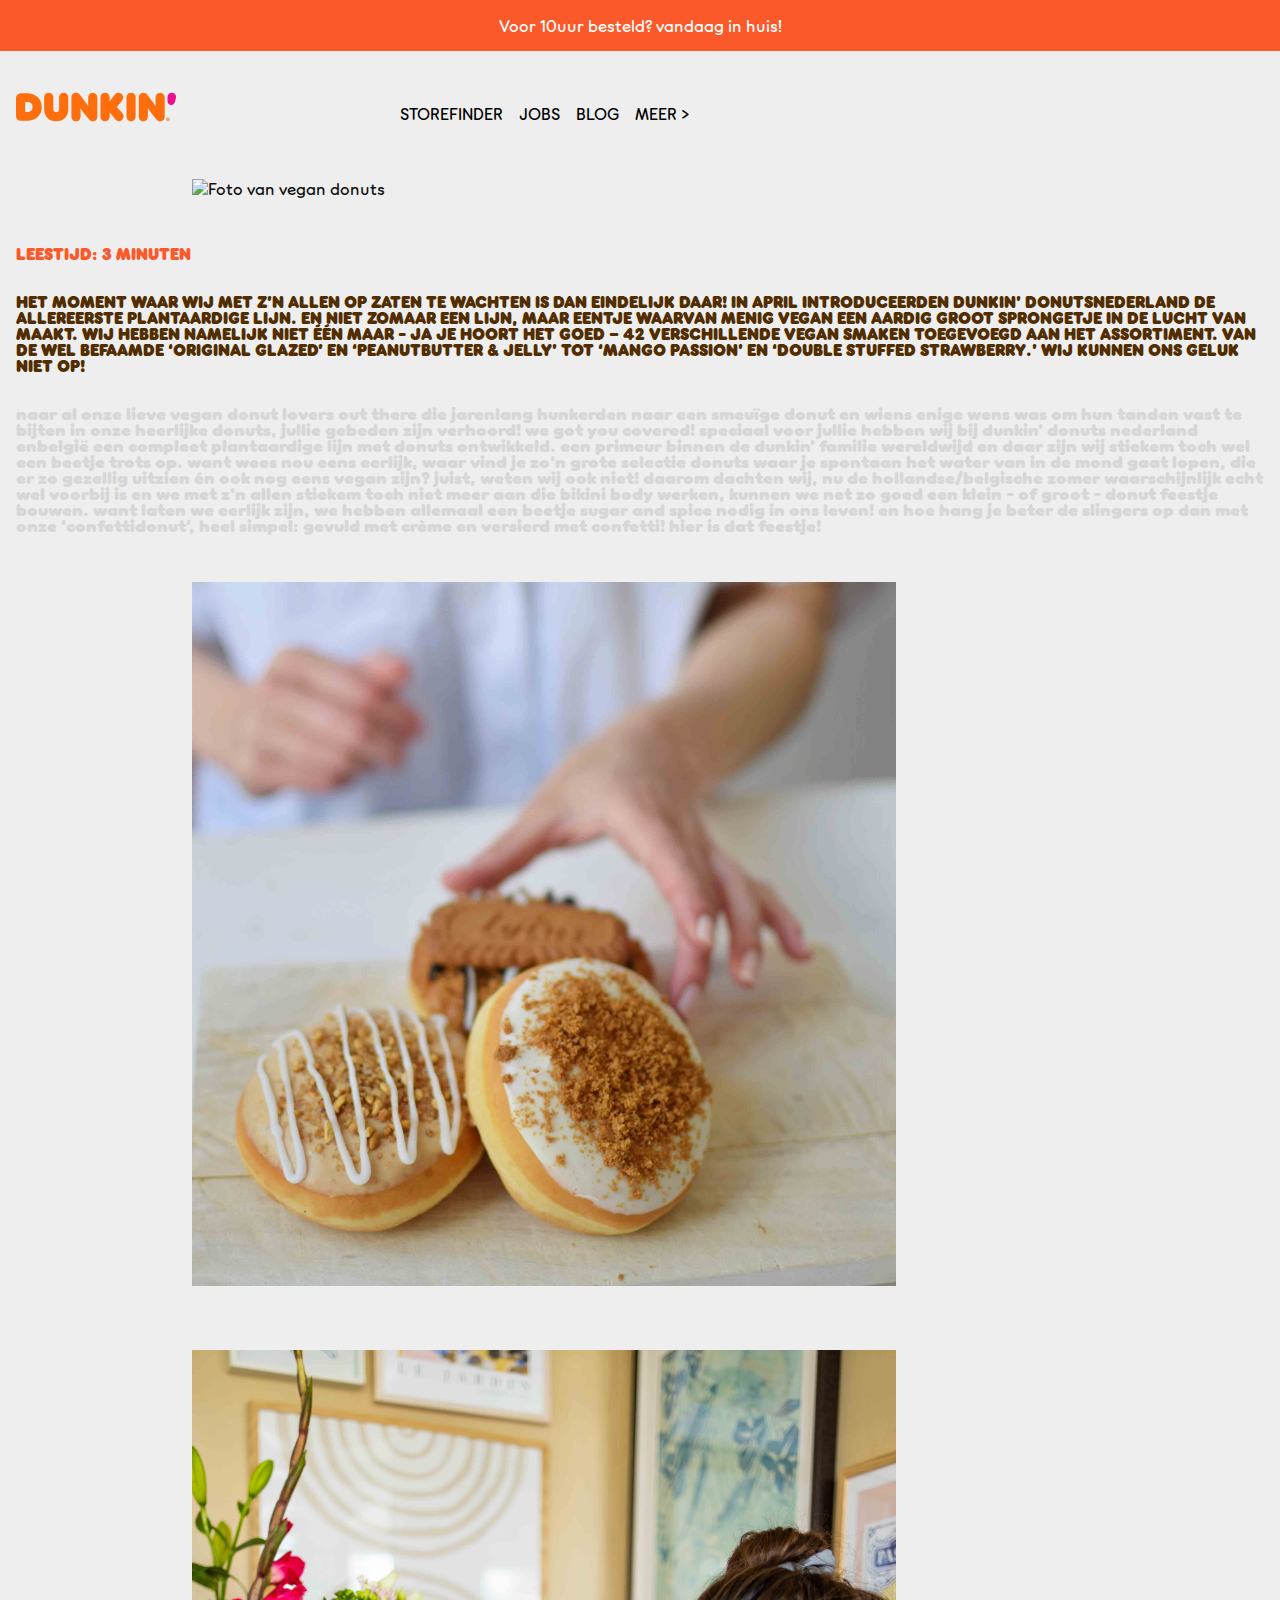
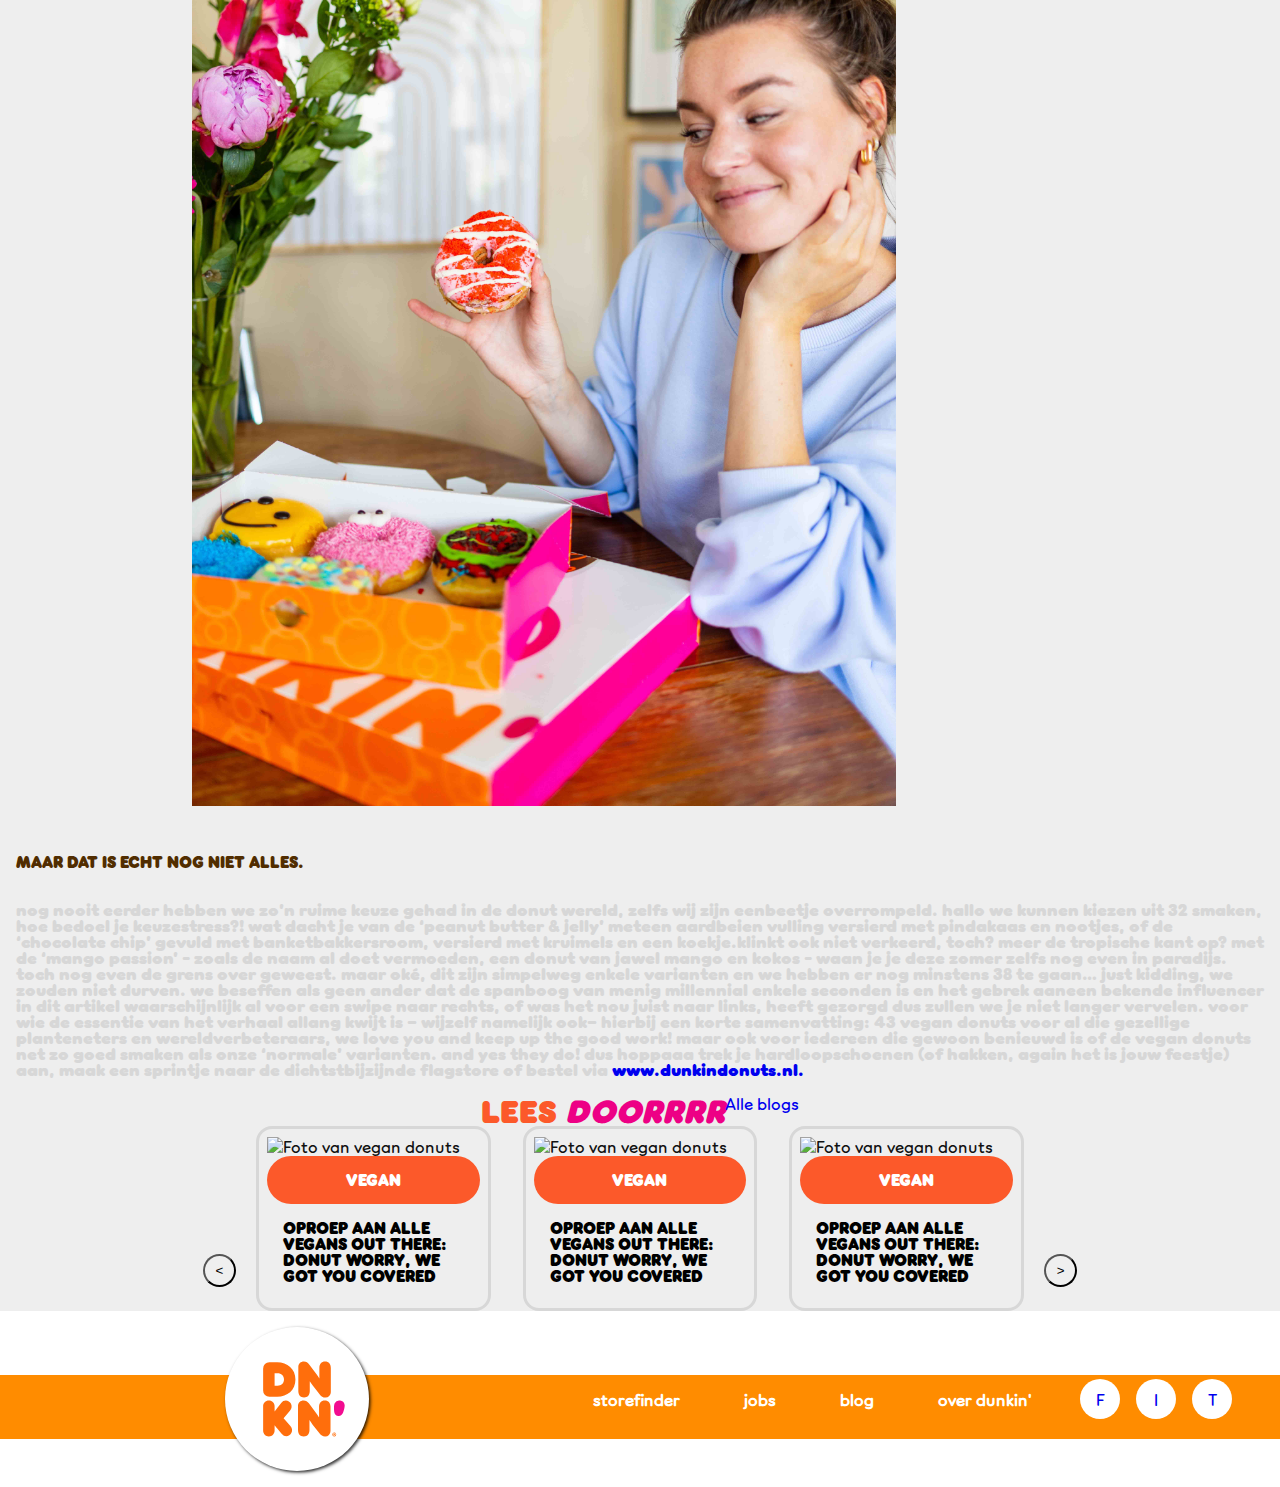
==== blog.html @ a5951cd6 "Add files via upload" ====
<!doctype html>
<html lang="nl">

<head>
	<meta charset="UTF-8">
	<meta name="author" content="Niga">
	<meta name="viewport" content="width=device-width, initial-scale=1">

	<title>Dunkin Donuts</title>

	<link href="styles/style2.css" rel="stylesheet">
	<link rel="icon" type="image/svg+xml" href="images/favicon.svg">
</head>

<body>
	<header>

		<img src="images2/dunkinlogoo2.svg" alt="logo van dunkin donuts">
		<!--https://global-uploads.webflow.com/612741c59719f395d4ce4719/612741c59719f3752cce4769_Primary_Logo%C2%AE_HEX.svg-->

		<button>
			menu
			<span></span>
			<span></span>
			<span></span>
		</button>

<!-- <button type="button" name="button"></button>
<button type="button" name="button"></button> -->

		<nav>
			<ul>
				<li><a href="#storefinder">STOREFINDER</a></li>
				<li><a href="#Jobs">JOBS</a></li>
				<li><a href="Blog">BLOG</a></li>
				<li><a href="#Meer">MEER ></a></li>
			</ul>
		</nav>

		<p>Voor 10uur besteld? vandaag in huis!</p>


	</header>

	<main>

		<h1 class="visually-hidden">Welkom bij Dunkin donuts</h1>

<section>
<img src="Images2/vegandonuts.jpeg" alt="Foto van vegan donuts">

<p> Leestijd: 3 minuten </p>

<p>
Het moment waar wij met z’n allen op zaten te wachten is dan eindelijk daar! In april introduceerden Dunkin’ DonutsNederland de allereerste plantaardige lijn. En niet zomaar een lijn, maar eentje waarvan menig vegan een aardig groot sprongetje in de lucht van maakt. Wij hebben namelijk niet één maar - ja je hoort het goed – 42 verschillende vegan smaken toegevoegd aan het assortiment. Van de wel befaamde ‘Original Glazed’ en ‘Peanutbutter & Jelly’ tot ‘Mango Passion’ en ‘Double Stuffed Strawberry.’ Wij kunnen ons geluk niet op!
</p>

<p> Naar al onze lieve vegan donut lovers out there die jarenlang hunkerden naar een smeuïge donut en wiens enige wens was om hun tanden vast te bijten in onze heerlijke donuts, jullie gebeden zijn verhoord! We got you covered! Speciaal voor jullie hebben wij bij Dunkin’ Donuts Nederland enBelgië een compleet plantaardige lijn met donuts ontwikkeld. Een primeur binnen de Dunkin’ familie wereldwijd en daar zijn wij stiekem toch wel een beetje trots op. Want wees nou eens eerlijk, waar vind je zo’n grote selectie donuts waar je spontaan het water van in de mond gaat lopen, die er zo gezellig uitzien én ook nog eens vegan zijn? Juist, weten wij ook niet!

Daarom dachten wij, nu de Hollandse/Belgische zomer waarschijnlijk echt wel voorbij is en we met z’n allen stiekem toch niet meer aan die bikini body werken, kunnen we net zo goed een klein - of groot - donut feestje bouwen. Want laten we eerlijk zijn, we hebben allemaal een beetje sugar and spice nodig in ons leven! En hoe hang je beter de slingers op dan met onze ‘ConfettiDonut’, heel simpel: gevuld met crème en versierd met confetti! Hier is dat feestje!
</p>

<img src="images2/donut3.jpeg" alt="">
<img src="images2/meisjemetdonut.jpeg" alt="">

<p> Maar dat is echt nog niet alles. </p>

<p> Nog nooit eerder hebben we zo’n ruime keuze gehad in de donut wereld, zelfs wij zijn eenbeetje overrompeld. Hallo we kunnen kiezen uit 32 smaken, hoe bedoel je keuzestress?! Wat dacht je van de ‘Peanut Butter & Jelly’ meteen aardbeien vulling versierd met pindakaas en nootjes, of de ‘Chocolate Chip’ gevuld met banketbakkersroom, versierd met kruimels en een koekje.Klinkt ook niet verkeerd, toch? Meer de tropische kant op? Met de ‘Mango Passion’ - zoals de naam al doet vermoeden, een donut van jawel mango en kokos - waan je je deze zomer zelfs nog even in paradijs. Toch nog even de grens over geweest.

Maar oké, dit zijn simpelweg enkele varianten en we hebben er nog minstens 38 te gaan… Just kidding, we zouden niet durven. We beseffen als geen ander dat de spanboog van menig millennial enkele seconden is en het gebrek aaneen bekende influencer in dit artikel waarschijnlijk al voor een swipe naar rechts, of was het nou juist naar links, heeft gezorgd dus zullen we je niet langer vervelen.

Voor wie de essentie van het verhaal allang kwijt is – wijzelf namelijk ook– hierbij een korte samenvatting: 43 vegan donuts voor al die gezellige planteneters en wereldverbeteraars, we love you and keep up the good work! Maar ook voor iedereen die gewoon benieuwd is of de vegan donuts net zo goed smaken als onze ‘normale’ varianten. And yes they do!

Dus hoppaaa trek je hardloopschoenen (of hakken, again het is jouw feestje) aan, maak een sprintje naar de dichtstbijzijnde flagstore of bestel via <a href="index.html">www.dunkindonuts.nl.</a>

</p>


</section>

<section>
	<h2>Lees <em>doorrrr</em> </h2>
	<a href="#">Alle blogs</a>
<ul>
<li>
	<h2>Vegan</h2>
		<img src="Images2/vegandonuts.jpeg" alt="Foto van vegan donuts">
		<p>Oproep aan alle vegans out there: donut worry, we got you covered</p>
</li>

<li>
	<h2>Vegan</h2>
		<img src="Images2/vegandonuts.jpeg" alt="Foto van vegan donuts">
		<p>Oproep aan alle vegans out there: donut worry, we got you covered</p>
</li>

<li>
	<h2>Vegan</h2>
		<img src="Images2/vegandonuts.jpeg" alt="Foto van vegan donuts">
		<p>Oproep aan alle vegans out there: donut worry, we got you covered</p>
</li>
</ul>

<button type="button" name="<"><</button>
<button type="button" name=">">></button>
</section>


<script defer src="scripts/script.js"></script>
	</main>
	<footer>
		<img src="images2/dunkinlogoo.svg" alt="logo van dunkin donuts">
		<nav>
			<ul>
				<li><a href="#">storefinder</a></li>
				<li><a href="#">jobs</a></li>
				<li><a href="#">blog</a></li>
				<li><a href="#">over dunkin'</a></li>
			</ul>
		</nav>

		<nav>
			<ul>
				<li><a href="#">F</a></li>
				<li><a href="#">I</a></li>
				<li><a href="#">T</a></li>
			</ul>
		</nav>
	</footer>

	</body>


</html>
---- styles/style2.css ----
@font-face {
  font-family: "Dunkinkopjes";
  src: url("../fonts/Dunkinkopjes.otf") format("opentype");
}

@font-face {
  font-family: "Dunkintekst";
  src: url("../fonts/Dunkintekst.otf") format("opentype");
}

/**************/
/* CSS REMEDY */
/**************/

*, *::after, *::before {
  box-sizing:border-box;
}

button, summary {
	cursor: pointer;
}





/*********************/
/* CUSTOM PROPERTIES */
/*********************/

:root {
	/* startje */
	--color-text:#111;
	--color-background:#eee;
  --color-welovecoffee:#D2B48C;
  --color-textkoppen:#fff;
  --color-bestel:#ED0085;
  --color-em:#FC592A;
  --color-p:#9F9F9F;
  --color-ajax:#7BBFDD;
  --color-app:#000000;
  --color-lichtgrijs:#D7D7D7;
  --color-blogtekst:#512d00
}





/*******************/
/* GENERAL STYLING */
/*******************/

body {
  color:var(--color-text);
  background-color:var(--color-background);
  font-family:'Dunkintekst', sans-serif;
  margin:0;
}

h2 {
  font-family: 'Dunkinkopjes', sans-serif;
  font-size: 2em;
  font-weight: bold;
  color:var(--color-textkoppen);
  text-transform: uppercase;
  line-height: 1em;
  text-align: center;
  margin:0;
}

section p {
  font-family: 'Dunkinkopjes', sans-serif;
  font-weight: bold;
  text-transform: uppercase;
  margin:0;
  line-height: 1em;
  font-size:1em;
}


a {
  text-decoration: none;
}

img {
  max-width:100%;
}

.visually-hidden {
  clip: rect(0 0 0 0);
  clip-path: inset(50%);
  height: 1px;
  overflow: hidden;
  position: absolute;
  white-space: nowrap;
  width: 1px;
}



main{
  max-width:1000
}


/**********/
/* HEADER */
/**********/

header{
  position: relative; /* zodat de absolute button binnen de header blijft */
  display: flex;
  flex-direction: row;
  justify-content: center;
  align-items: center;
  flex-wrap:wrap;
}

/* schuifmenu */
header nav{
  position:fixed;
  left:0;
  right:0;
  top:0;
  bottom:0;
  transform:translateX(-100%);
  background-color: var(--color-em);
  transition: 0.3s;

  z-index: 1; /* hier niet hieronder */
}

header nav.toonMenu{
  transform:translateX(0%);
}

header nav ul {
  margin:0;
  padding:0;
  list-style:none;
}

/* menu button */
header button{
  order:2;
  z-index: 100;
  padding:0;
  height: 2.75em;
  position:absolute;
  right:1em; /* minimale grootte voor tekst */
  bottom:1.125em; /* naast het logo */
  font-size:1em;
}

header button.menuIsOpen{
  background-color(--color-em);
}

/* logo */
header img{
  height: 5em;
  width: 10em;
  order:1;
}

/* voor 10 uur besteld */
header p {
  background-color:var(--color-em);
  margin-top: 0;
  display:block;
  width:100%;
  /* order:0; */ /* dat is de default - hoef je niet te doen */
}


@media (min-width: 48em) {
  header {
    justify-content: space-between;
  }

  header nav {
    position: absolute;
    transform:none;
    background:none;
    order:1; /* als laatste naast het logo */
    left:25em;
    top:6.5em;
  }

  header nav ul {
    display:flex;
    gap:1em;
    margin-right:1em;
  }

  header nav a{
    color:var(--color-app);
  }

  header img {
    margin-left:1em;
  }

  header button {
    display: none; /*  niet meer nodig */
  }

  header p{
    text-align: center;
    color:var(--color-textkoppen);
  }
}



/********/
/* MAIN */
/********/

p{
  text-align: left;
padding:1em;
}

main section:nth-of-type(1) p:nth-of-type(1){
  color:var(--color-em);
}

main section:nth-of-type(1) p:nth-of-type(2){
color:var(--color-blogtekst);
}

main section:nth-of-type(1) p:nth-of-type(4){
color:var(--color-blogtekst);
}

main section p:nth-of-type(3){
  color:var(--color-lichtgrijs);
  text-transform: lowercase;
}

main section p:nth-of-type(5){
  color:var(--color-lichtgrijs);
  text-transform: lowercase;
}

main section:nth-of-type(1) a:hover{
  text-decoration: underline;
}

main section:nth-of-type(1) a:focus{
  background-color: var(--color-textkoppen);
color:var(--color-em);
 text-decoration:underline;
}

main section:nth-of-type(1) a:active{
  color:var(--color-em);
}

main section:nth-of-type(1) img{
  display:block;
    width:min(100%, 28em)
}

@media (min-width: 41em) {
main section:nth-of-type(1) img{
padding:2em;
margin-left: 10em;
width:60%;

}



}

/*  */
/* section met carousel */
/*  */
main section:nth-of-type(2){
  position: relative;
  display:flex;
  justify-content: center;
  flex-wrap: wrap;
}

main section:nth-of-type(2) h2{
  color:var(--color-em);
}

main section:nth-of-type(2) em{
  color:var(--color-bestel);
}

main section:nth-of-type(2) ul li h2{
  color:var(--color-textkoppen);
  background-color:var(--color-em);
  font-size: 1em;
  display:block;
  padding:1em 2em;
  border-radius:10em;
}


main section:nth-of-type(2) ul{
  display:flex;
  list-style: none;
  margin:0;
  padding:0;
  overflow-x:scroll;
  width:100%;
  gap:2em;
}

main section:nth-of-type(2) li{
  width:min(100%, 28em);
  flex-shrink: 0;
  display:flex;
  flex-direction: column;
  border:solid;
  border-color:var(--color-lichtgrijs);
  border-radius:1em;
  padding:.5em;
}

main section:nth-of-type(2) li img{
  order:-1;
}

main section:nth-of-type(2) p{
  color:var(--color-app);
}

/* buttons in section 3 */
main section:nth-of-type(2) button {
  /* position:absolute;  */
  width:2.5em;
  height: 2.5em;
  border-radius:50%;
}

main section:nth-of-type(2) button:focus{
  color:var(--color-bestel);
}

main section:nth-of-type(2) button:hover{
  background-color:var(--color-em);
}

main section:nth-of-type(2) button:active{
  color:var(--color-textkoppen);
}

@media (min-width: 54em) {
  main section:nth-of-type(2) {
    max-width:48em;
    margin:0 auto;
  }

  main section:nth-of-type(2) ul {
    scroll-snap-type: x mandatory;
  }

  main section:nth-of-type(2) li {
    scroll-snap-align: center;
    width:calc((100% - 4em) / 3);
  }

  main section:nth-of-type(2) button {
    position:absolute;
    top:12em;
  }

  main section:nth-of-type(2) button:nth-of-type(1) {
    left:-4em;
  }

  main section:nth-of-type(2) button:nth-of-type(2) {
    right:-4em;
  }
}


/*  */
/*  */
/* FOOTER */
/*  */
/*  */

body {
	margin:0;
}

footer {
	position:relative;

/* 	background-color:darkorange; */

	background-image:
		linear-gradient(white 3em,
		darkorange 3em);

	display:flex;
	flex-direction:column;
	gap:2em;
	padding:0 1em 2em 1em;
}

footer img{
  display:block;
  width:6em;
  margin:0 auto 0 auto;
   /*in het midden zonder flex of grid */
   background-color:var(--color-textkoppen);
   border-radius:50%;
   box-shadow: .1em .1em .2em #000c;
   overflow: hidden;
}



/* menu */
footer nav:nth-of-type(1) ul{
  margin:0;
  padding:0;
  list-style: none;
  display: flex;
  flex-direction: column;
  gap:2em;
}

footer nav:nth-of-type(1) ul a{
  display:block;
  padding:1em;
  border-radius:10em;
  text-align: center;
  text-decoration: none;
  font-weight: bold;
  background-color:var(--color-em);
  color:var(--color-textkoppen);
}

footer nav:nth-of-type(2) ul{
  margin:0;
  padding:0;
  list-style:none;
  display: flex;
  gap:1em;
  justify-content: center;

}

footer nav:nth-of-type(2) ul a {
  display: block;
  width:2.5em;
  aspect-ratio:1/1;
  background-color:white;
  border-radius:50%;

  display:grid;
  justify-content: center;
  align-items: center;
}

@media (min-width:41em) {
  footer{
    padding:1em 3em;
    flex-direction: row;
    align-items: center;
    background-image:
		linear-gradient(
			white 0em 4em,
			darkorange 4em 8em,
		  white 8em 12em
    );
  }

footer img{
  width: 9em;
}

/* menu in het footer*/
footer nav:nth-of-type(1) ul {
  flex-direction:row;
 }
footer nav:nth-of-type(1) ul a {
  border-radius:0;
  padding:0 1em;
  /* line-height:2em; */
  background-color:transparent;
 }
}
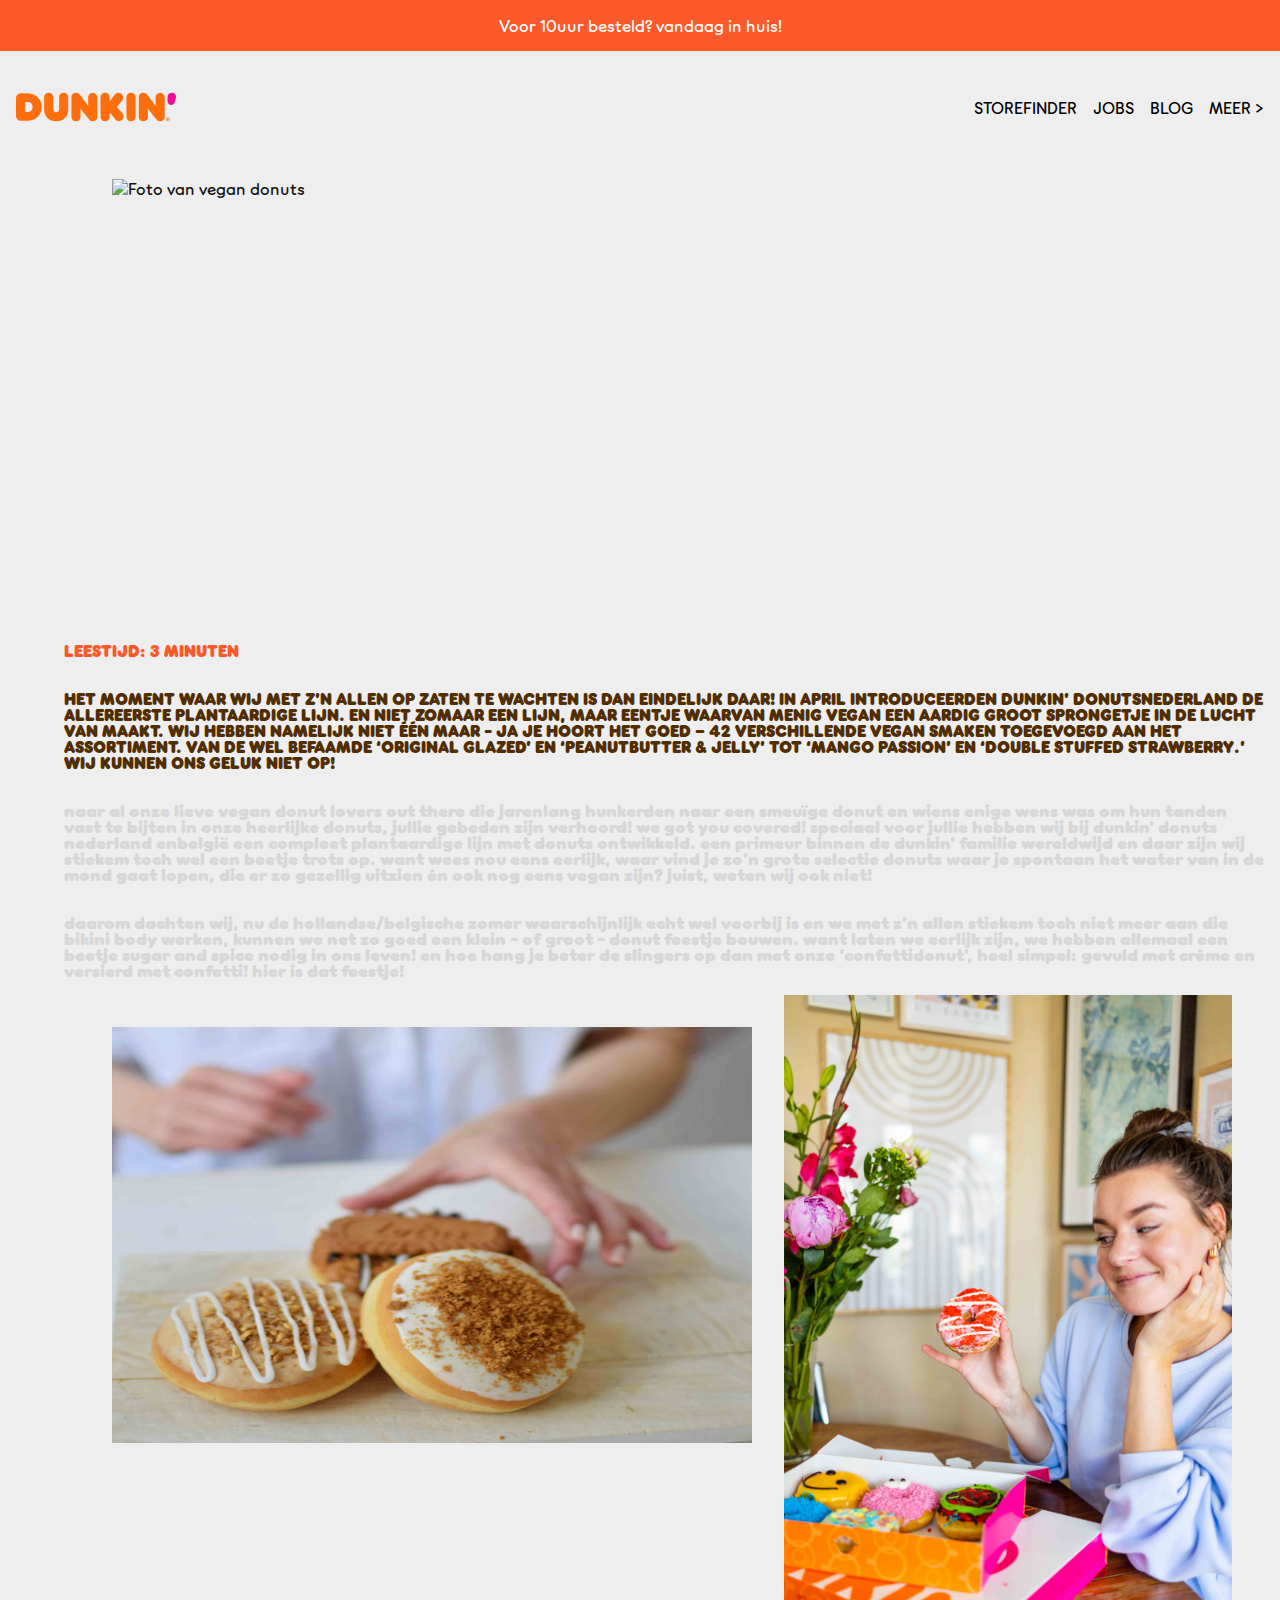
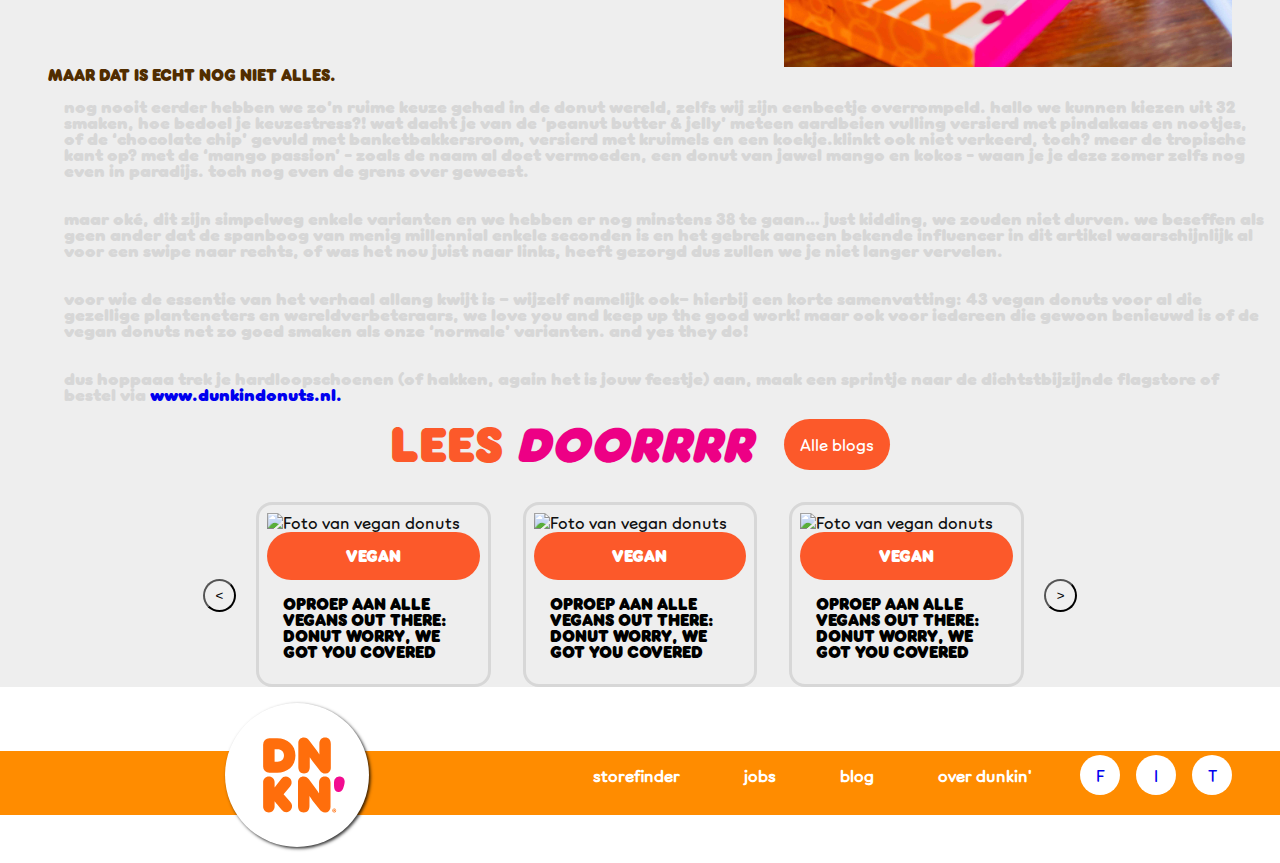
==== commit 83195cdf: "Add files via upload" ====
--- a/blog.html
+++ b/blog.html
@@ -44,38 +44,48 @@
 
 	<main>
 
-		<h1 class="visually-hidden">Welkom bij Dunkin donuts</h1>
+		<h1 class="visually-hidden">Oproep aan alle vegans</h1>
 
 <section>
+	<h2 class="visually-hidden">Welkom bij dunkin donuts</h2>
+
 <img src="Images2/vegandonuts.jpeg" alt="Foto van vegan donuts">
 
-<p> Leestijd: 3 minuten </p>
+<p><strong>Leestijd: 3 minuten</strong></p>
 
 <p>
 Het moment waar wij met z’n allen op zaten te wachten is dan eindelijk daar! In april introduceerden Dunkin’ DonutsNederland de allereerste plantaardige lijn. En niet zomaar een lijn, maar eentje waarvan menig vegan een aardig groot sprongetje in de lucht van maakt. Wij hebben namelijk niet één maar - ja je hoort het goed – 42 verschillende vegan smaken toegevoegd aan het assortiment. Van de wel befaamde ‘Original Glazed’ en ‘Peanutbutter & Jelly’ tot ‘Mango Passion’ en ‘Double Stuffed Strawberry.’ Wij kunnen ons geluk niet op!
 </p>
 
 <p> Naar al onze lieve vegan donut lovers out there die jarenlang hunkerden naar een smeuïge donut en wiens enige wens was om hun tanden vast te bijten in onze heerlijke donuts, jullie gebeden zijn verhoord! We got you covered! Speciaal voor jullie hebben wij bij Dunkin’ Donuts Nederland enBelgië een compleet plantaardige lijn met donuts ontwikkeld. Een primeur binnen de Dunkin’ familie wereldwijd en daar zijn wij stiekem toch wel een beetje trots op. Want wees nou eens eerlijk, waar vind je zo’n grote selectie donuts waar je spontaan het water van in de mond gaat lopen, die er zo gezellig uitzien én ook nog eens vegan zijn? Juist, weten wij ook niet!
-
+</p>
+<p>
 Daarom dachten wij, nu de Hollandse/Belgische zomer waarschijnlijk echt wel voorbij is en we met z’n allen stiekem toch niet meer aan die bikini body werken, kunnen we net zo goed een klein - of groot - donut feestje bouwen. Want laten we eerlijk zijn, we hebben allemaal een beetje sugar and spice nodig in ons leven! En hoe hang je beter de slingers op dan met onze ‘ConfettiDonut’, heel simpel: gevuld met crème en versierd met confetti! Hier is dat feestje!
 </p>
 
+<div>
 <img src="images2/donut3.jpeg" alt="">
 <img src="images2/meisjemetdonut.jpeg" alt="">
+</div>
+</section>
 
-<p> Maar dat is echt nog niet alles. </p>
+<section>
+<h2> Maar dat is echt nog niet alles. </h2>
 
 <p> Nog nooit eerder hebben we zo’n ruime keuze gehad in de donut wereld, zelfs wij zijn eenbeetje overrompeld. Hallo we kunnen kiezen uit 32 smaken, hoe bedoel je keuzestress?! Wat dacht je van de ‘Peanut Butter & Jelly’ meteen aardbeien vulling versierd met pindakaas en nootjes, of de ‘Chocolate Chip’ gevuld met banketbakkersroom, versierd met kruimels en een koekje.Klinkt ook niet verkeerd, toch? Meer de tropische kant op? Met de ‘Mango Passion’ - zoals de naam al doet vermoeden, een donut van jawel mango en kokos - waan je je deze zomer zelfs nog even in paradijs. Toch nog even de grens over geweest.
-
-Maar oké, dit zijn simpelweg enkele varianten en we hebben er nog minstens 38 te gaan… Just kidding, we zouden niet durven. We beseffen als geen ander dat de spanboog van menig millennial enkele seconden is en het gebrek aaneen bekende influencer in dit artikel waarschijnlijk al voor een swipe naar rechts, of was het nou juist naar links, heeft gezorgd dus zullen we je niet langer vervelen.
-
-Voor wie de essentie van het verhaal allang kwijt is – wijzelf namelijk ook– hierbij een korte samenvatting: 43 vegan donuts voor al die gezellige planteneters en wereldverbeteraars, we love you and keep up the good work! Maar ook voor iedereen die gewoon benieuwd is of de vegan donuts net zo goed smaken als onze ‘normale’ varianten. And yes they do!
-
-Dus hoppaaa trek je hardloopschoenen (of hakken, again het is jouw feestje) aan, maak een sprintje naar de dichtstbijzijnde flagstore of bestel via <a href="index.html">www.dunkindonuts.nl.</a>
-
 </p>
 
+<p>
+Maar oké, dit zijn simpelweg enkele varianten en we hebben er nog minstens 38 te gaan… Just kidding, we zouden niet durven. We beseffen als geen ander dat de spanboog van menig millennial enkele seconden is en het gebrek aaneen bekende influencer in dit artikel waarschijnlijk al voor een swipe naar rechts, of was het nou juist naar links, heeft gezorgd dus zullen we je niet langer vervelen.
+</P>
 
+<p>
+Voor wie de essentie van het verhaal allang kwijt is – wijzelf namelijk ook– hierbij een korte samenvatting: 43 vegan donuts voor al die gezellige planteneters en wereldverbeteraars, we love you and keep up the good work! Maar ook voor iedereen die gewoon benieuwd is of de vegan donuts net zo goed smaken als onze ‘normale’ varianten. And yes they do!
+</p>
+
+<p>
+Dus hoppaaa trek je hardloopschoenen (of hakken, again het is jouw feestje) aan, maak een sprintje naar de dichtstbijzijnde flagstore of bestel via <a href="index.html">www.dunkindonuts.nl.</a>
+</p>
 </section>
 
 <section>
--- a/styles/style2.css
+++ b/styles/style2.css
@@ -126,20 +126,32 @@
   top:0;
   bottom:0;
   transform:translateX(-100%);
-  background-color: var(--color-em);
+  background-color: var(--color-lichtgrijs);
   transition: 0.3s;
-
-  z-index: 1; /* hier niet hieronder */
+  display: grid;
+
+  place-content: center;
 }
 
 header nav.toonMenu{
   transform:translateX(0%);
+  z-index:1;
+  align-items: center;
 }
 
 header nav ul {
   margin:0;
   padding:0;
   list-style:none;
+  background:var(--color-lichtgrijs);
+}
+
+header nav a{
+  color:var(--color-app);
+  font-size: 2em;
+  display: flex;
+  justify-content: center;
+  padding:.5em;
 }
 
 /* menu button */
@@ -155,7 +167,7 @@
 }
 
 header button.menuIsOpen{
-  background-color(--color-em);
+  background-color(--color-lichtgrijs);
 }
 
 /* logo */
@@ -171,6 +183,7 @@
   margin-top: 0;
   display:block;
   width:100%;
+  color:var(--color-textkoppen);
   /* order:0; */ /* dat is de default - hoef je niet te doen */
 }
 
@@ -181,7 +194,7 @@
   }
 
   header nav {
-    position: absolute;
+    position: static;
     transform:none;
     background:none;
     order:1; /* als laatste naast het logo */
@@ -193,10 +206,13 @@
     display:flex;
     gap:1em;
     margin-right:1em;
+    background:none;
   }
 
   header nav a{
     color:var(--color-app);
+    padding:0;
+    font-size: 1em;
   }
 
   header img {
@@ -224,7 +240,7 @@
 padding:1em;
 }
 
-main section:nth-of-type(1) p:nth-of-type(1){
+strong{
   color:var(--color-em);
 }
 
@@ -233,7 +249,8 @@
 }
 
 main section:nth-of-type(1) p:nth-of-type(4){
-color:var(--color-blogtekst);
+color:var(--color-lichtgrijs);
+text-transform: lowercase;
 }
 
 main section p:nth-of-type(3){
@@ -265,37 +282,89 @@
     width:min(100%, 28em)
 }
 
+main section:nth-of-type(2) h2{
+  color:var(--color-blogtekst);
+  text-align: left;
+  font-size: 1em;
+}
+
+main section:nth-of-type(2) p:nth-of-type(1){
+  color:var(--color-lichtgrijs);
+  text-transform: lowercase;
+}
+
+main section:nth-of-type(2) p:nth-of-type(2){
+  color:var(--color-lichtgrijs);
+  text-transform: lowercase;
+}
+
+main section:nth-of-type(2) p:nth-of-type(3){
+  color:var(--color-lichtgrijs);
+  text-transform: lowercase;
+}
+
+main section:nth-of-type(2) p:nth-of-type(4){
+  color:var(--color-lichtgrijs);
+  text-transform: lowercase;
+}
+
+
+
 @media (min-width: 41em) {
-main section:nth-of-type(1) img{
+main section:nth-of-type(1) img:nth-of-type(1){
 padding:2em;
-margin-left: 10em;
-width:60%;
-
-}
-
-
+margin-left: 5em;
+width:80%;
+height:30em;
+}
+
+main section:nth-of-type(1) div{
+  display:flex;
+  margin-right:3em;
+}
+
+ main section:nth-of-type(1) p{
+   margin-left: 3em;
+ }
+
+ main section:nth-of-type(2) h2{
+   margin-left: 3em;
+ }
+
+ main section:nth-of-type(2) p{
+   margin-left: 3em;
+ }
 
 }
 
 /*  */
 /* section met carousel */
 /*  */
-main section:nth-of-type(2){
+main section:nth-of-type(3){
   position: relative;
   display:flex;
   justify-content: center;
   flex-wrap: wrap;
 }
 
-main section:nth-of-type(2) h2{
+main section:nth-of-type(3) a{
+  padding:1em;
+  background-color:var(--color-em);
+  border-radius: 10em;
+  color: var(--color-textkoppen);
+}
+
+main section:nth-of-type(3) em{
+  color:var(--color-bestel);
+}
+
+main section:nth-of-type(3) h2{
   color:var(--color-em);
-}
-
-main section:nth-of-type(2) em{
-  color:var(--color-bestel);
-}
-
-main section:nth-of-type(2) ul li h2{
+  font-size: 3em;
+  text-align: center;
+}
+
+main section:nth-of-type(3) ul li h2{
   color:var(--color-textkoppen);
   background-color:var(--color-em);
   font-size: 1em;
@@ -305,7 +374,7 @@
 }
 
 
-main section:nth-of-type(2) ul{
+main section:nth-of-type(3) ul{
   display:flex;
   list-style: none;
   margin:0;
@@ -315,7 +384,7 @@
   gap:2em;
 }
 
-main section:nth-of-type(2) li{
+main section:nth-of-type(3) li{
   width:min(100%, 28em);
   flex-shrink: 0;
   display:flex;
@@ -326,59 +395,60 @@
   padding:.5em;
 }
 
-main section:nth-of-type(2) li img{
+main section:nth-of-type(3) li img{
   order:-1;
 }
 
-main section:nth-of-type(2) p{
+main section:nth-of-type(3) p{
   color:var(--color-app);
 }
 
 /* buttons in section 3 */
-main section:nth-of-type(2) button {
+main section:nth-of-type(3) button {
   /* position:absolute;  */
   width:2.5em;
   height: 2.5em;
   border-radius:50%;
 }
 
-main section:nth-of-type(2) button:focus{
+main section:nth-of-type(3) button:focus{
   color:var(--color-bestel);
 }
 
-main section:nth-of-type(2) button:hover{
+main section:nth-of-type(3) button:hover{
   background-color:var(--color-em);
 }
 
-main section:nth-of-type(2) button:active{
+main section:nth-of-type(3) button:active{
   color:var(--color-textkoppen);
 }
 
 @media (min-width: 54em) {
-  main section:nth-of-type(2) {
+  main section:nth-of-type(3) {
     max-width:48em;
     margin:0 auto;
-  }
-
-  main section:nth-of-type(2) ul {
+    gap:2em;
+  }
+
+  main section:nth-of-type(3) ul {
     scroll-snap-type: x mandatory;
   }
 
-  main section:nth-of-type(2) li {
+  main section:nth-of-type(3) li {
     scroll-snap-align: center;
     width:calc((100% - 4em) / 3);
   }
 
-  main section:nth-of-type(2) button {
+  main section:nth-of-type(3) button {
     position:absolute;
     top:12em;
   }
 
-  main section:nth-of-type(2) button:nth-of-type(1) {
+  main section:nth-of-type(3) button:nth-of-type(1) {
     left:-4em;
   }
 
-  main section:nth-of-type(2) button:nth-of-type(2) {
+  main section:nth-of-type(3) button:nth-of-type(2) {
     right:-4em;
   }
 }
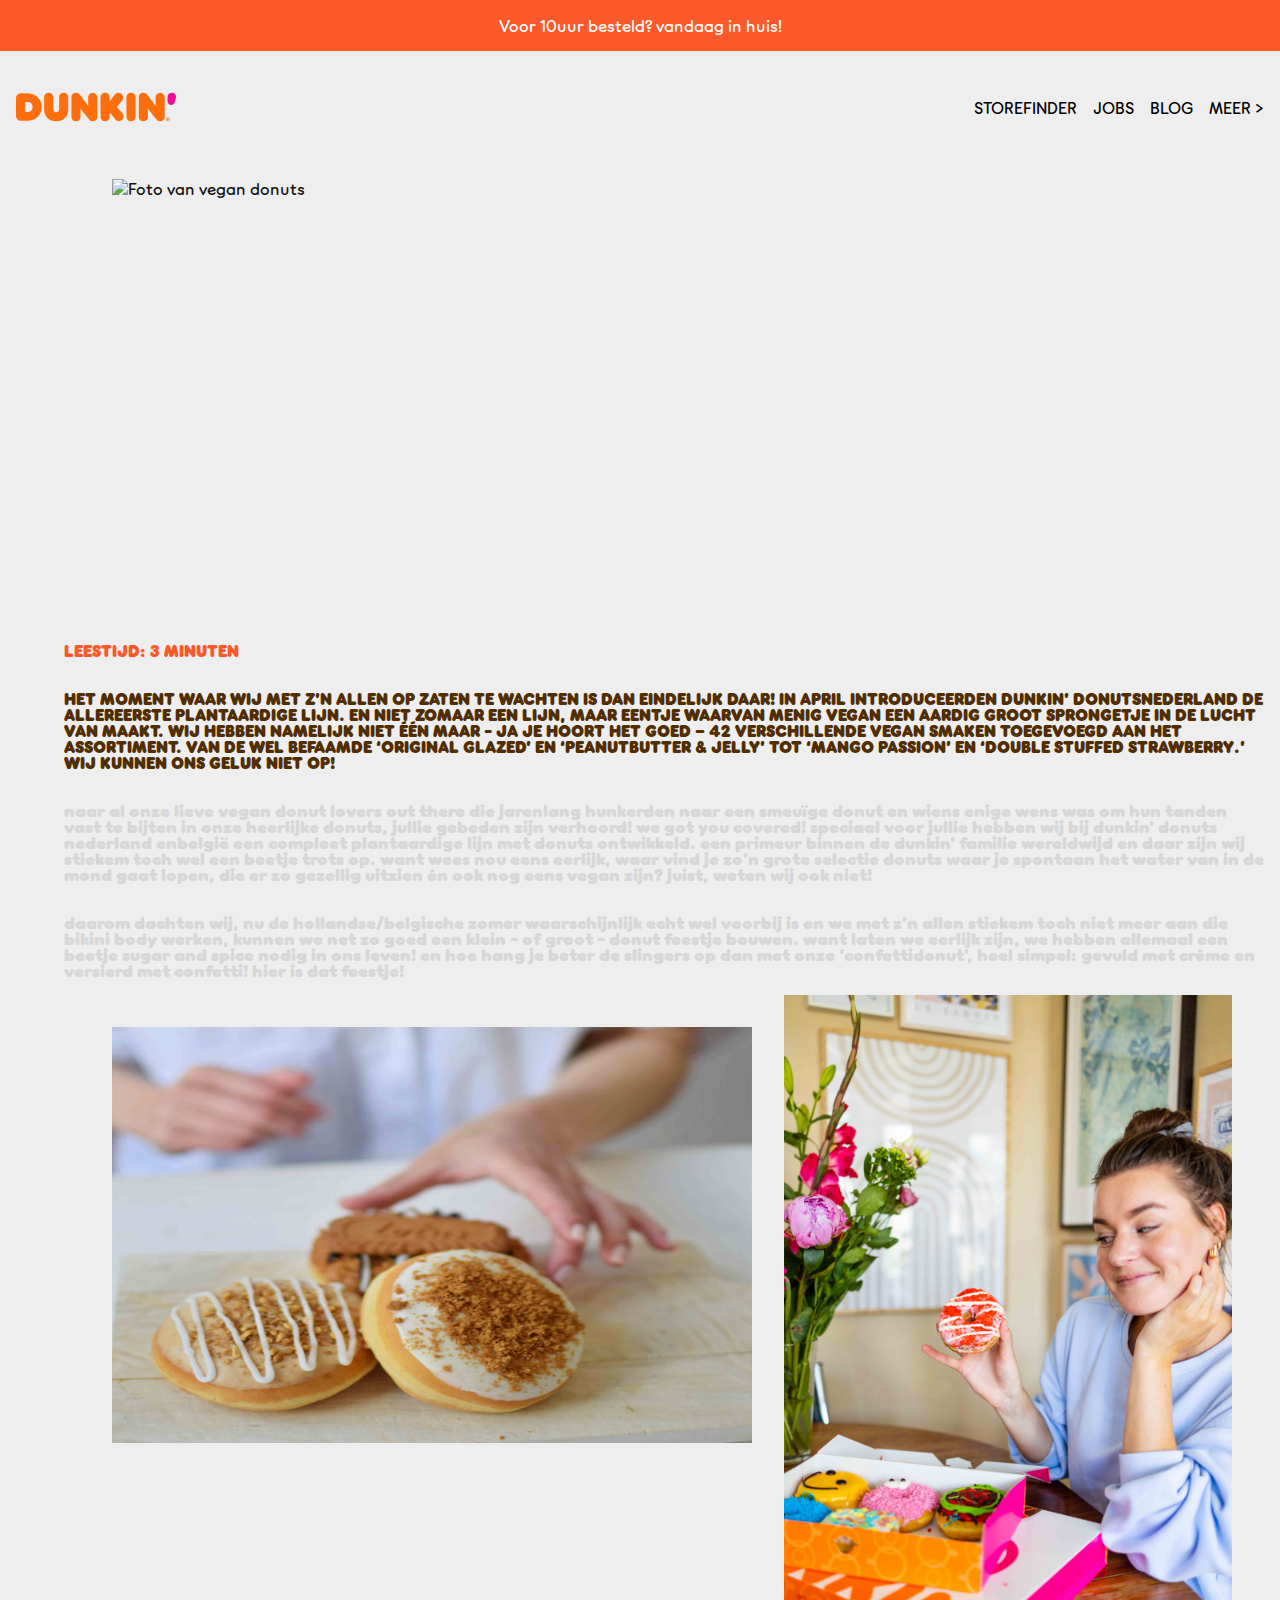
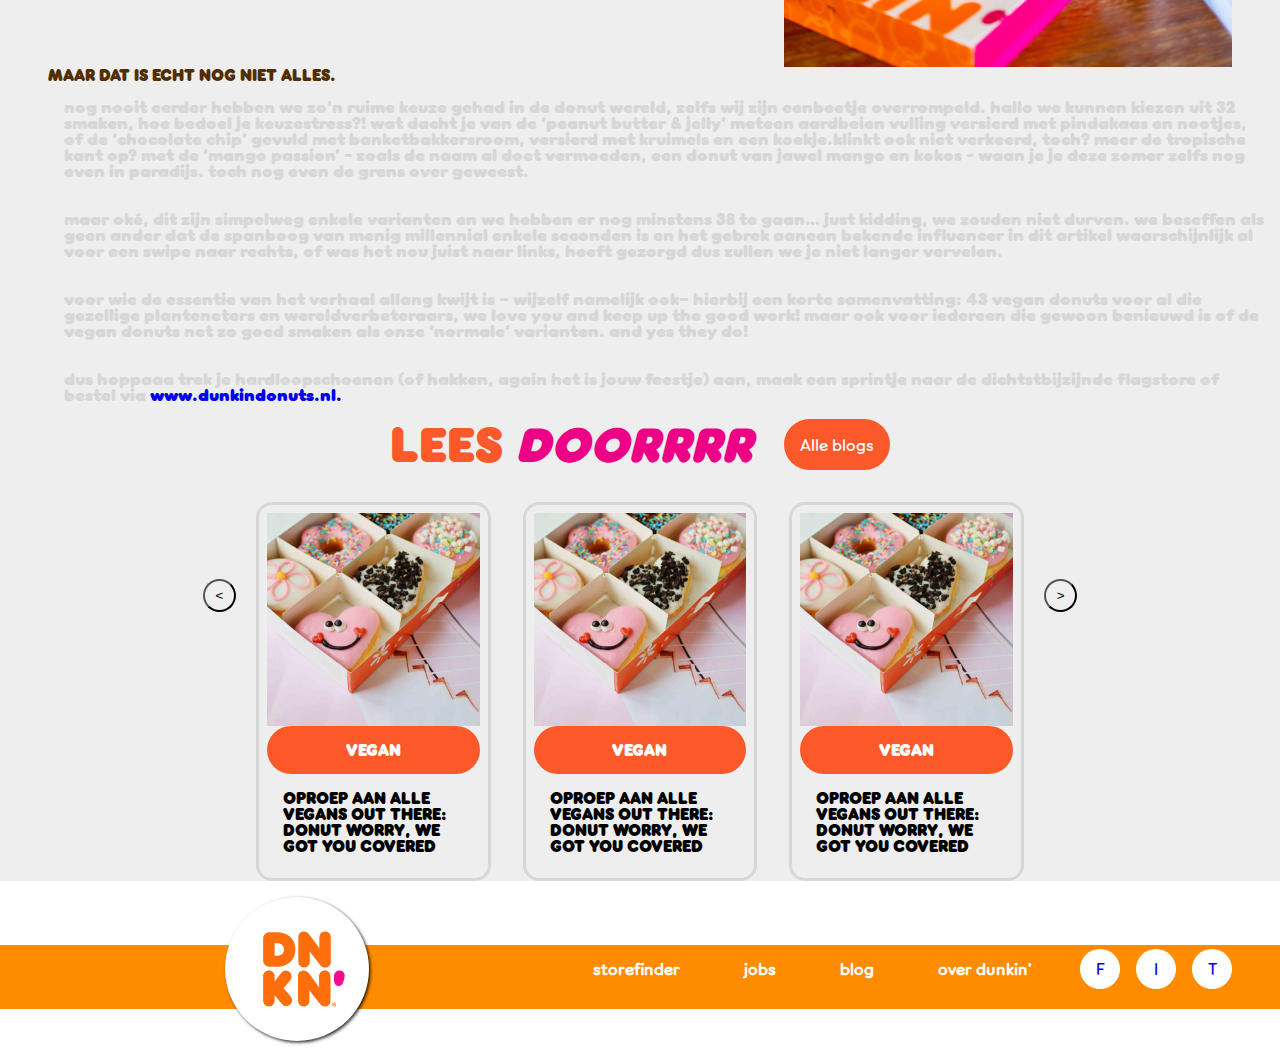
==== commit a8805e30: "Add files via upload" ====
--- a/blog.html
+++ b/blog.html
@@ -94,19 +94,19 @@
 <ul>
 <li>
 	<h2>Vegan</h2>
-		<img src="Images2/vegandonuts.jpeg" alt="Foto van vegan donuts">
+		<img src="images2/vegandonuts.jpeg" alt="Foto van vegan donuts">
 		<p>Oproep aan alle vegans out there: donut worry, we got you covered</p>
 </li>
 
 <li>
 	<h2>Vegan</h2>
-		<img src="Images2/vegandonuts.jpeg" alt="Foto van vegan donuts">
+		<img src="images2/vegandonuts.jpeg" alt="Foto van vegan donuts">
 		<p>Oproep aan alle vegans out there: donut worry, we got you covered</p>
 </li>
 
 <li>
 	<h2>Vegan</h2>
-		<img src="Images2/vegandonuts.jpeg" alt="Foto van vegan donuts">
+		<img src="images2/vegandonuts.jpeg" alt="Foto van vegan donuts">
 		<p>Oproep aan alle vegans out there: donut worry, we got you covered</p>
 </li>
 </ul>
--- a/styles/style2.css
+++ b/styles/style2.css
@@ -309,7 +309,7 @@
 }
 
 
-
+/* groot scherm tekst en foto's */
 @media (min-width: 41em) {
 main section:nth-of-type(1) img:nth-of-type(1){
 padding:2em;
@@ -423,6 +423,7 @@
   color:var(--color-textkoppen);
 }
 
+/* groot scherm carousel */
 @media (min-width: 54em) {
   main section:nth-of-type(3) {
     max-width:48em;
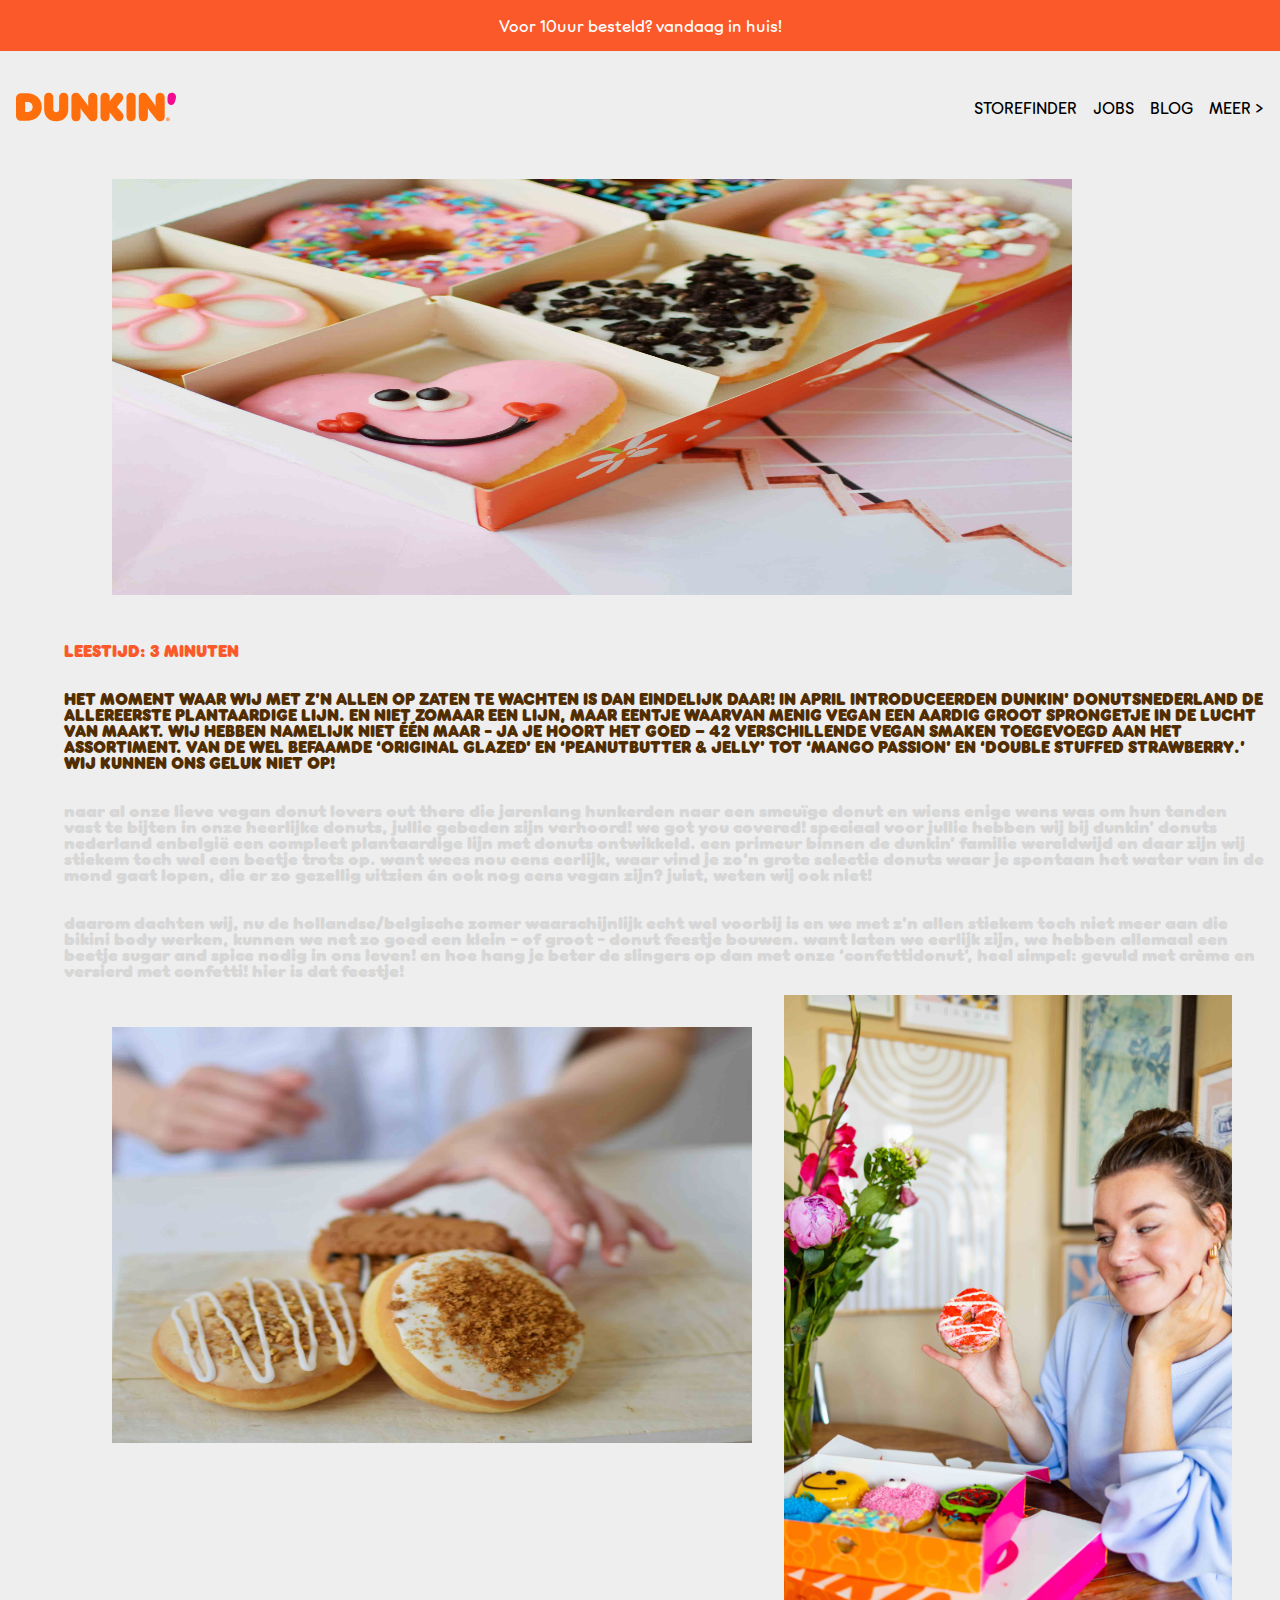
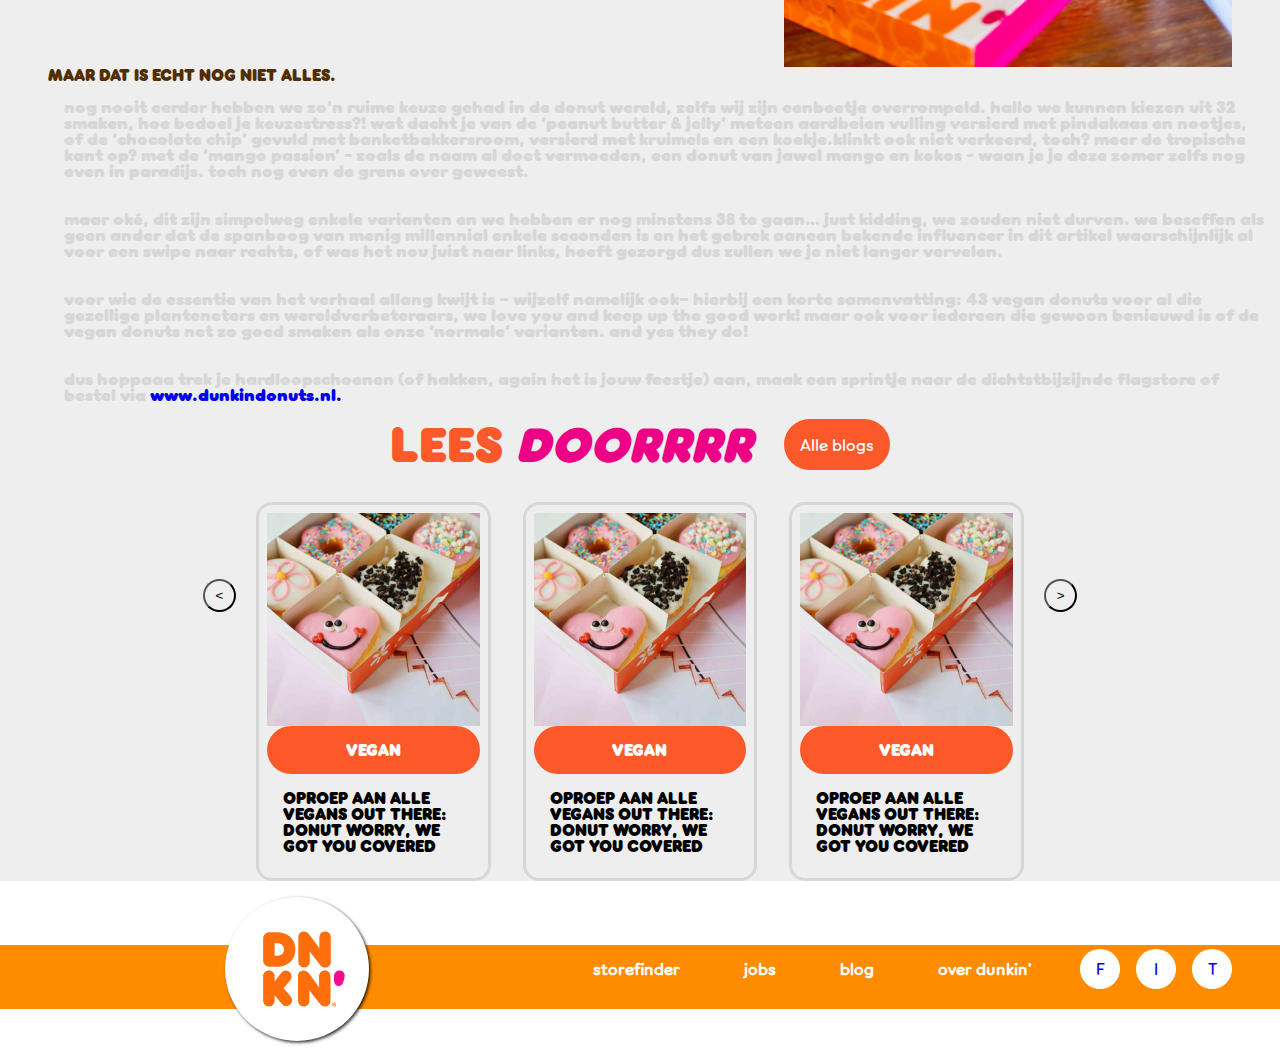
==== commit 4db6d7d7: "Add files via upload" ====
--- a/blog.html
+++ b/blog.html
@@ -49,7 +49,7 @@
 <section>
 	<h2 class="visually-hidden">Welkom bij dunkin donuts</h2>
 
-<img src="Images2/vegandonuts.jpeg" alt="Foto van vegan donuts">
+<img src="images2/vegandonuts.jpeg" alt="Foto van vegan donuts">
 
 <p><strong>Leestijd: 3 minuten</strong></p>
 
